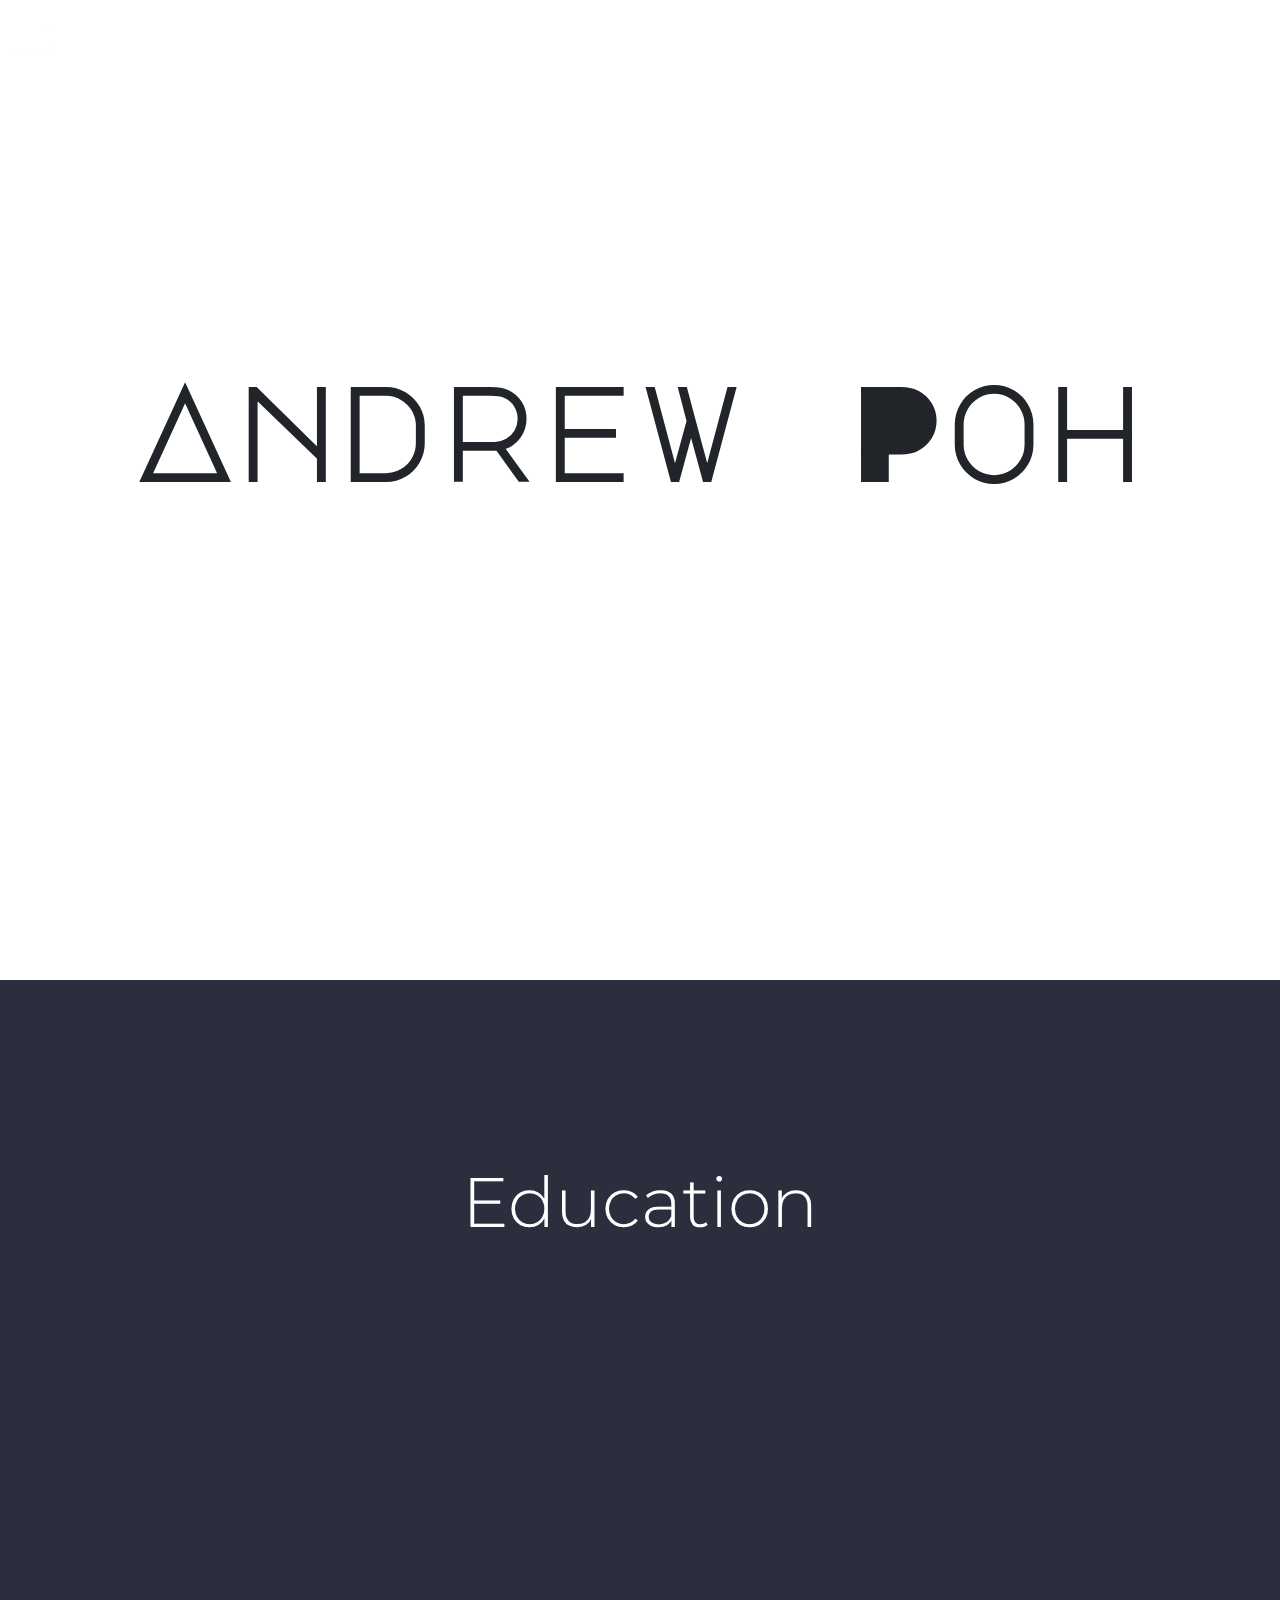
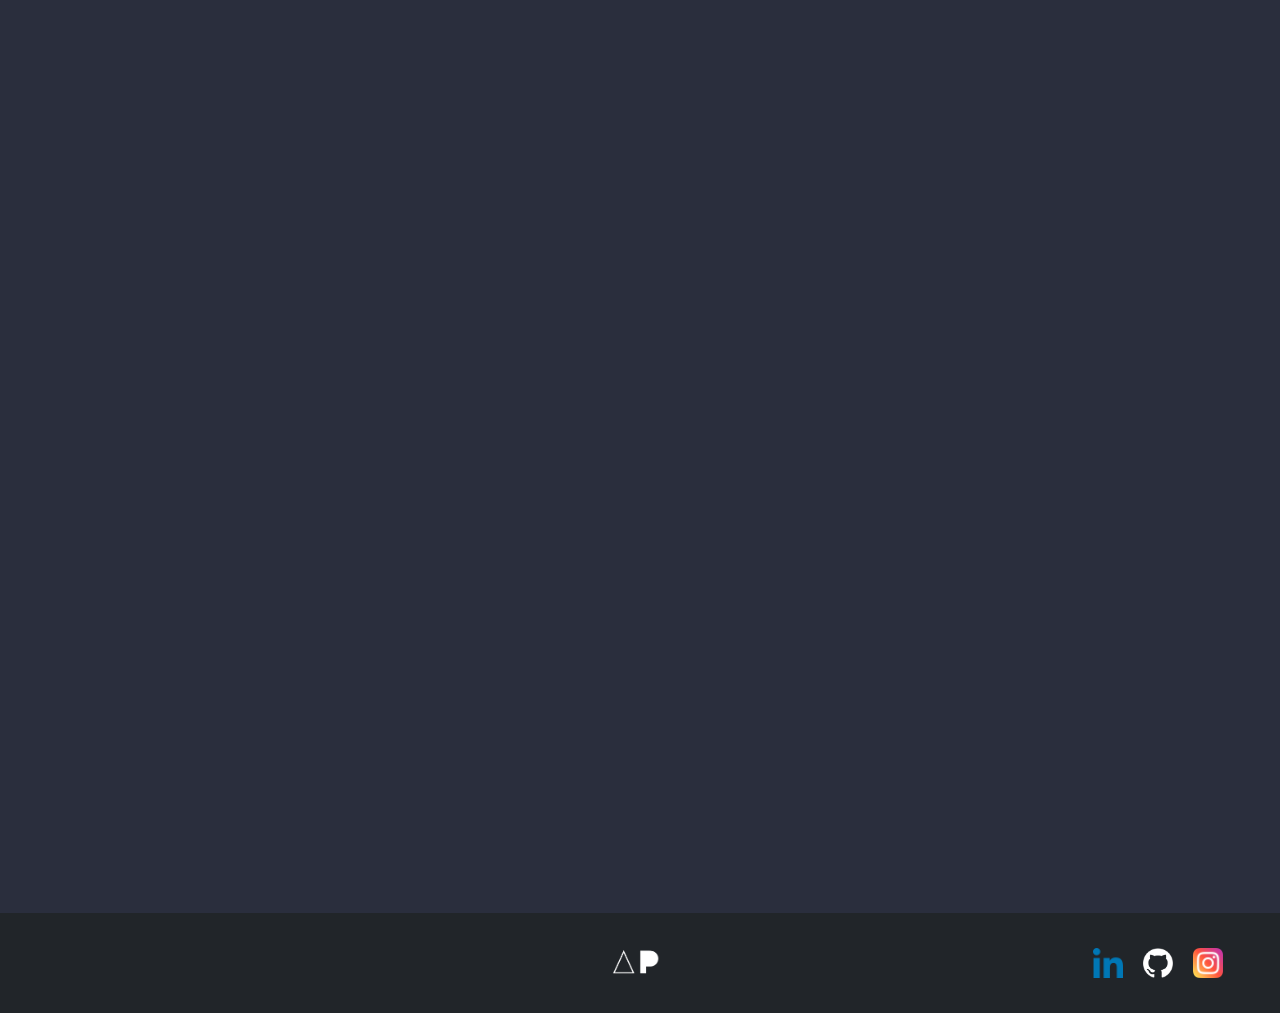
==== index.html @ 569dbfaa "initial commit" ====
<!doctype html>
<html lang="en">
	<head>
		<meta charset="utf-8">
		<meta name="viewport" content="width=device-width, initial-scale=1">
		<title>Andrew Poh</title>
		<!-- Bootstrap -->
		<link href="https://cdn.jsdelivr.net/npm/bootstrap@5.3.3/dist/css/bootstrap.min.css" rel="stylesheet" integrity="sha384-QWTKZyjpPEjISv5WaRU9OFeRpok6YctnYmDr5pNlyT2bRjXh0JMhjY6hW+ALEwIH" crossorigin="anonymous">
		<!-- AOS -->
		<link rel="stylesheet" href="https://unpkg.com/aos@next/dist/aos.css" />
		<!-- Google Fonts -->
		<link rel="preconnect" href="https://fonts.googleapis.com">
		<link rel="preconnect" href="https://fonts.gstatic.com" crossorigin>
		<link href="https://fonts.googleapis.com/css2?family=Major+Mono+Display&family=Montserrat:ital,wght@0,100..900;1,100..900&display=swap" rel="stylesheet">
		<!-- CSS -->
		<link rel="stylesheet" href="css/main.css">
		<link rel="stylesheet" href="css/index.css">
		<!-- Favicon -->
		 <link rel="icon" type="image/x-icon" href="/assets/favicon.ico">
	</head>

	<body>
		<nav class="navbar navbar-expand-lg sticky-top" data-bs-theme="dark">
			<div class="container-fluid">
				<a class="navbar-brand" href="index.html">
					<img src="/assets/logo.png" alt="Logo">
				</a>
				<button class="navbar-toggler" type="button" data-bs-toggle="collapse" data-bs-target="#navbarNav" aria-controls="navbarNav" aria-expanded="false" aria-label="Toggle navigation">
					<span class="navbar-toggler-icon"></span>
				</button>
				<div class="collapse navbar-collapse" id="navbarNav">
					<ul class="navbar-nav">
						<li class="nav-item">
							<a class="nav-link active" aria-current="page" href="index.html">Home</a>
						</li>
						<li class="nav-item">
							<a class="nav-link" href="projects.html">Projects</a>
						</li>
					</ul>
				</div>
			</div>
		</nav>

		<div class="hero">
			<video autoplay muted loop src="assets/videobg_sekiro.mp4" class="videobg"></video>
			<div class="heroHeader">
				<h1 data-aos="fade-down" data-aos-duration="2000">A</h1>
				<h1 data-aos="fade-up" data-aos-duration="1000">n</h1>
				<h1 data-aos="fade-left" data-aos-duration="1600">d</h1>
				<h1 data-aos="fade-right" data-aos-duration="1000">r</h1>
				<h1 data-aos="fade-up" data-aos-duration="1000">e</h1>
				<h1 data-aos="fade-down" data-aos-duration="1600">w</h1>
				<h1 data-aos="fade-left" data-aos-duration="1000">&nbsp;</h1>
				<h1 data-aos="fade-right" data-aos-duration="2000">P</h1>
				<h1 data-aos="fade-up" data-aos-duration="1000">o</h1>
				<h1 data-aos="fade-down" data-aos-duration="1000">h</h1>
			</div>
		</div>

		<div class="container-fluid education">
			<h1>
				Education
			</h1>

			<div class="row">
				<div class="col">	
					<div class="card text-center" data-aos="fade-left" data-aos-duration="1000">
						<div class="card-header">
							Secondary School
						</div>
						<a class="card-body" type="button" data-bs-toggle="collapse" data-bs-target="#collapseSecondarySchool" aria-expanded="false" aria-controls="collapseSecondarySchool">
							<img src="/assets/sji_banner.png" alt="SJI Banner">
						</a>
						<div class="collapse" id="collapseSecondarySchool">
							<p>I studied at St. Joseph's Institution (SJI). SJI shaped me with many of the values I hold today and gave me many leadership opportunities.
								From 2017-2018, I was appointed as Class Chairman and facilitated communication between teachers and the class. 
								From 2018-2020, I served as a Prefect as carried out duties for the school to ensure a fun, safe and fair environment for the students.
								From 2019-2020, I lead SJI NPCC as Chairperson where I delegated roles to my fellow leaders while also leading by example. 
								I also participated in the NPCC Inter-Unit Campcraft and Drills Competitions in 2020. 
								<br><br>
								I also attained the following awards:
								<br>
								Edusave Certificate of Academic Achievement
								<br>
								Edusave Award for Achievement, Good Leadership and Service (EAGLES)
								<br>
								Outstanding Cadet Award
								<br>
								Certificate of Disctinction (for outstanding contribution in NPCC)
								<br><br>
								I graduated with a net L1R5 of 6 points.
							</p>
						</div>
						<div class="card-footer text-body-secondary">
							2017 - 2020
						</div>
					</div>
				</div>
			</div>

			<div class="row">
				<div class="col">	
					<div class="card text-center" data-aos="fade-right" data-aos-duration="1000">
						<div class="card-header">
							Pre-Tertiary
						</div>
						<a class="card-body" type="button" data-bs-toggle="collapse" data-bs-target="#collapsePreTertiary" aria-expanded="false" aria-controls="collapsePreTertiary">
							<img src="/assets/sp_banner.png" alt="SP Banner">
						</a>
						<div class="collapse" id="collapsePreTertiary">
							<p>
								I pursued a Diploma in Infocomm Security Management (DISM) at Singapore Polytechnic. This was a period of growth and self-improvement. 
								The lack of handrails in polytechnic forced me to learn the self-discipline required to study for tests, while the
								various projects we worked on helped me to practice technical skills as well as project management skills.
								<br><br>
								DISM offered various modules which built my foundation in various domains of Cybersecurity. 
								Ethical Hacking and Defenses (EHD) gave me an introduction to penetration testing where we learned how to perform reconnaissance and exploit vulnerable systems.
								Secure Coding (SC) and Back-End Development (BED) taught me the fundamentals of securing a web application with encrypted traffic, input filtering and output sanitisation, as well as parameterised queries in SQL.
								Applied Cryptography (ACG) taught me how hashes and encryption algorithms work as well as their applications.
								<br><br>
								On top of Cybersecurity, I became very familiar with website front-end development during the Front-End Development (FED) module. I also learned Python and Javascript, Networking and Linux & Windows management.
								I also attained a Certificate in Data & Analytics which comprised of the modules Fundamental and Automation of Data Using Excel (FADA), Programming for Data Science (PDS) and Thinking with Data for Decision Making (TDDM).
								<br><br>
								Apart from academics, I served as the Secretary of SP Peer Support (SPPS) in 2023 and was a member of SP Adventurers and SP MMA, although I did not commit to the latter 2.
								<br><br>
								Through SP MMA, however, I came to know of <a href="https://www.touch.org.sg/get-assistance/children-youth-and-families/children/young-arrows.html">Touch Young Arrows (TYA)</a>. This is an initiative 
								to provide academic coaching for children from underprivileges families. What started out as an weekly program to gain CCA points turned into an activity which I enjoyed. It was fulfilling to be able to guide
								these kids, who often come from difficult backgrounds, to grow with a stronger sense of values and discipline.
								<br><br>
								As for my internship, I interned at <a href="https://focusdigitech.com/">Focus Digitech</a>. Focus provided me with many opportunities to help with various projects, including client phishing campaigns and development of a SIEM. 
								I also performed daily operations such as monitoring a SOC dashboard, escalating alerts that were suspicious and needed remediation.
								<br><br>
								As of Semester 5, by cGPA is 3.89
							</p>
						</div>
						<div class="card-footer text-body-secondary">
							2022 - 2025
						</div>
					</div>
				</div>
			</div>

		</div>

		<div class="container-fluid footer bg-dark">
			<a class="footerLogo" href="index.html">
				<img src="/assets/logo.png" alt="Logo">
			</a>
			<div class="footerSocialsDiv">
				<a href="https://www.linkedin.com/in/andrewdpoh/" target="_blank"><img src="/assets/linkedin.png" alt=""></a>
				<a href="https://github.com/andrewdpoh/" target="_blank"><img src="/assets/github.png" alt=""></a>
				<a href="https://www.instagram.com/andrewdpoh/" target="_blank"><img src="/assets/instagram.png" alt=""></a>
			</div>
		</div>

		<!-- Bootstrap -->
		<script src="https://cdn.jsdelivr.net/npm/bootstrap@5.3.3/dist/js/bootstrap.bundle.min.js" integrity="sha384-YvpcrYf0tY3lHB60NNkmXc5s9fDVZLESaAA55NDzOxhy9GkcIdslK1eN7N6jIeHz" crossorigin="anonymous"></script>
		<!-- AOS -->
		<script src="https://unpkg.com/aos@next/dist/aos.js"></script>
		<script>
			AOS.init();
		</script>
		<!-- Opaque Navbar after scrolling -->
		 <script src="/scripts/navbar_opaque.js"></script>
	</body>
</html>
---- css/main.css ----
/* RESET STYLES */
html {
  box-sizing: border-box;
  font-size: 16px;
}

*, *:before, *:after {
  box-sizing: inherit;
}

body, h1, h2, h3, h4, h5, h6, p, ol, ul {
  margin: 0;
  padding: 0;
  font-weight: normal;
}

ol, ul {
  list-style: none;
}

img {
  max-width: 100%;
  height: auto;
}


/* Navbar custom styles */
nav {
  transition: background-color 0.3s ease;
}
.navbar-brand{
	width: 50px;
}
@media only screen and (min-width: 600px) {
   .navbar {
    	height: 60px !important; 
   }
}
@media only screen and (min-width: 768px) {
	.navbar {
    	height: 80px !important; 
  	}
}

/* Footer */
.footer {
	height: 100px;
	display: flex;
}
.footerLogo {
	margin:auto;
}
.footerLogo img {
	width: 50px;
}
.footerSocialsDiv {
	float: right;
	margin-top: 35px;
	margin-right: 30px;
	margin-left: -165px; /* Subtract the social icon sizes and margins */
}
.footerSocialsDiv img{
	width: 30px;
	margin-right: 15px;
}
.footerSocialsDiv img:hover {
	transform: scale(1.1);
	transition: 0.2s ease-in-out;
}
---- css/index.css ----
/* HERO */
.hero {
	text-align: center;
	align-items: center;
	vertical-align: middle;
	height: 900px;
}
.hero .heroHeader {
	padding-top: 270px;
}
.hero .heroHeader h1 {
	font-family: "Major Mono Display", serif;
	font-weight: 700;
	font-size: 130px;
	display:inline-block;
}
@media only screen and (max-width: 768px) {
	.hero h1 {
		font-size: 70px;
	}
}
.videobg {
	position: fixed;
	align-items:center;
	height: 100%;
	min-height: 1250px;
	top: 0;
	left: 0;
	z-index: -2;
}

/* EDUCATION */
.education {
	background: rgb(42, 46, 61);
	justify-content: center;
	padding-bottom: 200px;
}

.education h1 {
	font-family: 'Montserrat', sans-serif;
	font-size:70px;
	font-weight:300;
	color:white;
	text-align: center;
	padding-top: 180px;
	padding-bottom: 50px;
}

.education .card {
	max-width: 1000px;
	margin: auto;
	margin-bottom: 80px;
	background: white;
}

.education .card-header {
	font-family: 'Montserrat', 'sans-serif';
	font-size: 24px;
	font-weight: 500;
}

.education .card img {
	padding-top: 30px;
	padding-bottom: 30px;
	padding-left: 100px;
	padding-right: 100px;
}

.education .card p , .education .card .card-footer{
	font-family: 'Montserrat', 'serif';
	font-size: 16px;
	font-weight:500;
}

.education .card p {
	text-align: justify;
	margin-left: 100px;
	margin-right: 100px;
	margin-bottom: 30px;
}
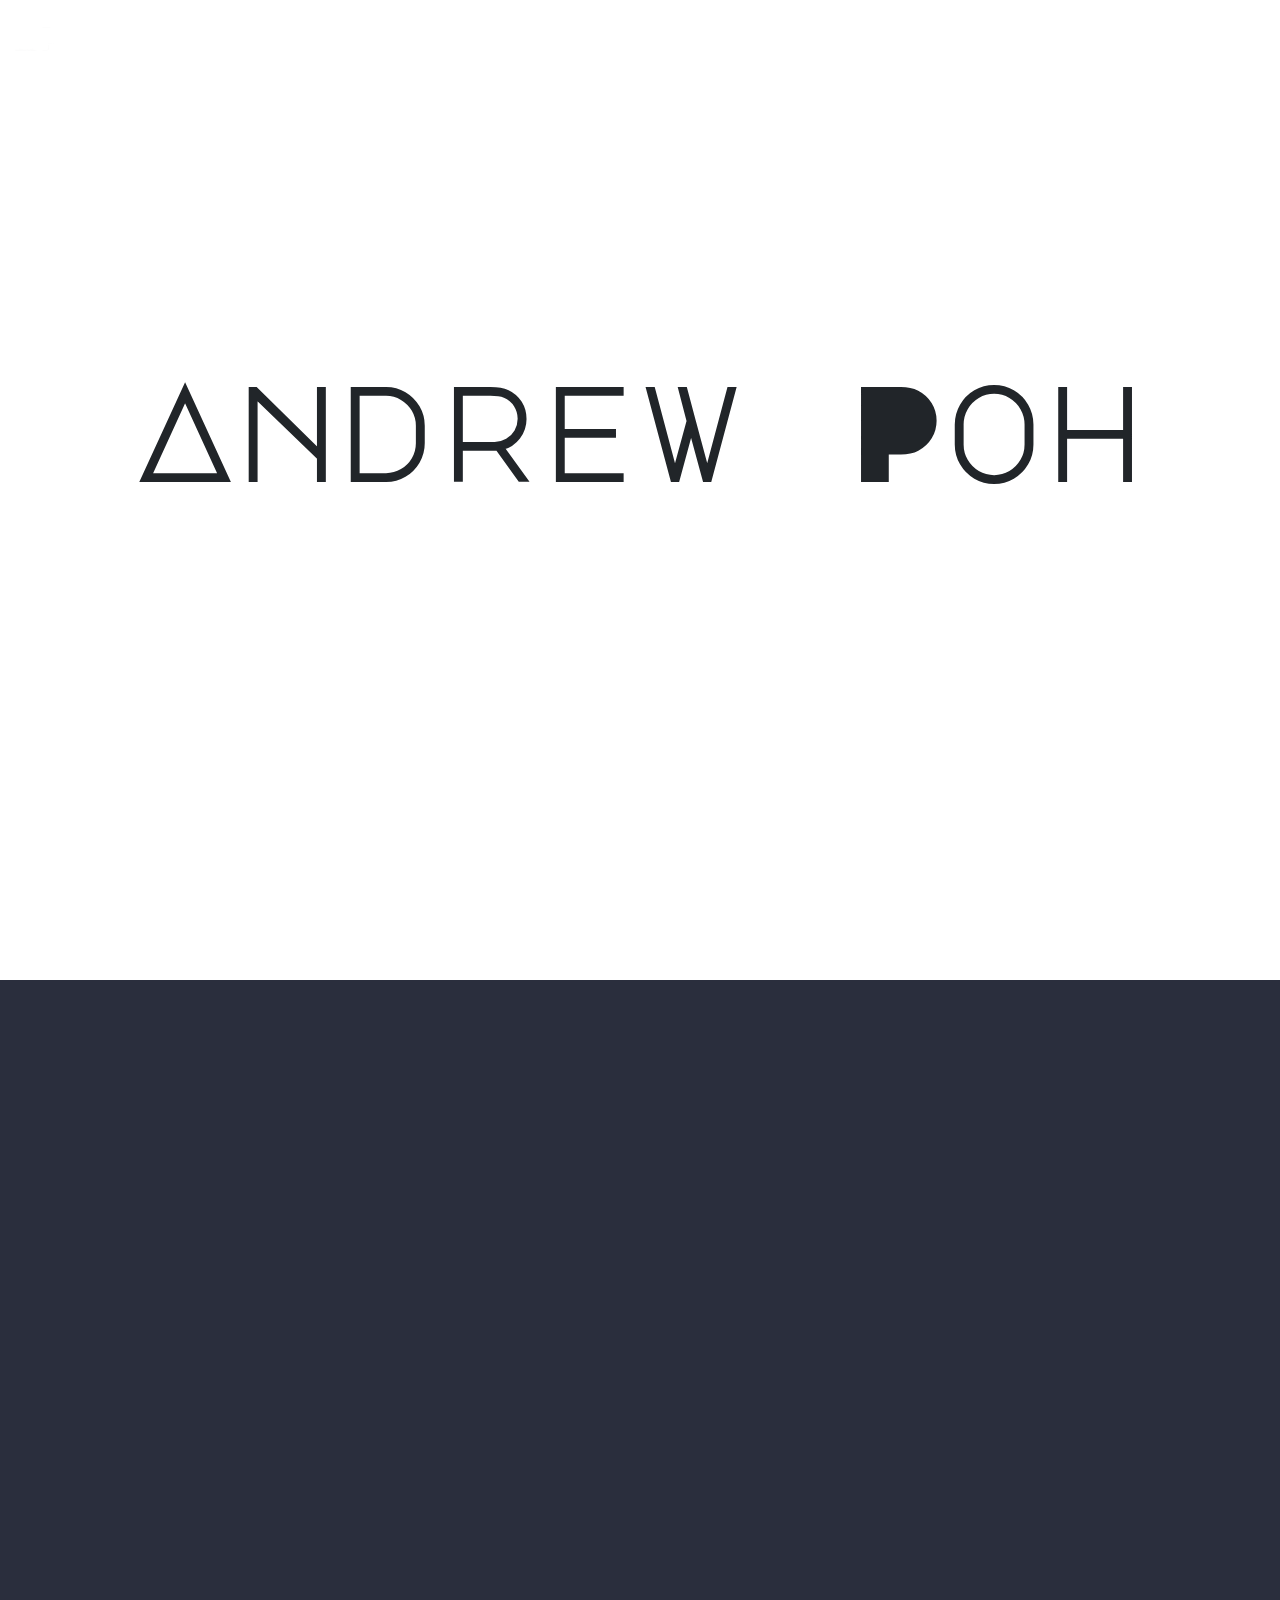
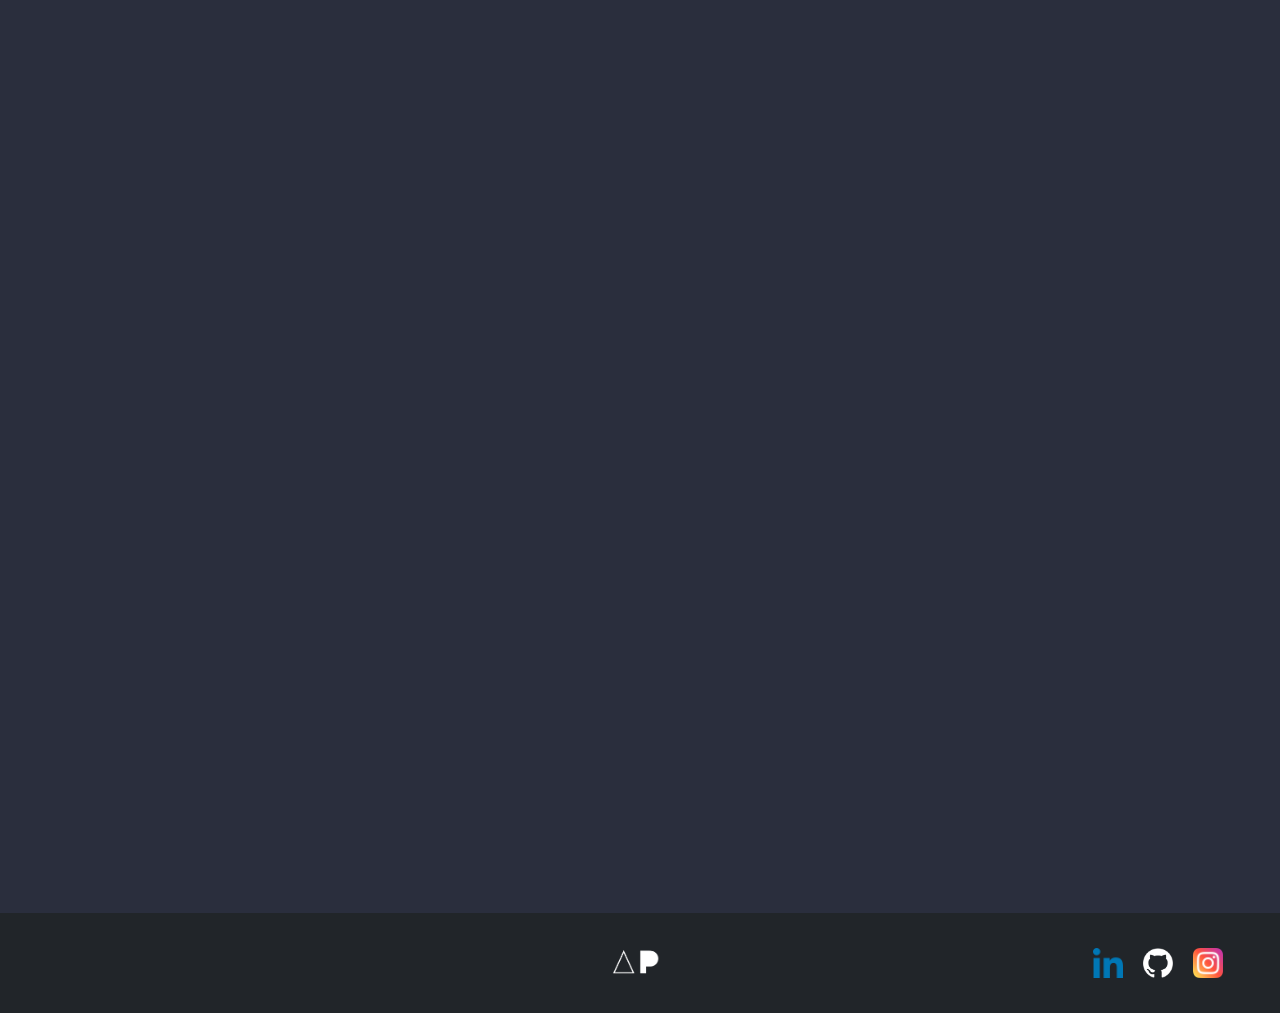
==== commit 1308cac1: "feat: add AOS for index.html > Education header" ====
--- a/index.html
+++ b/index.html
@@ -58,7 +58,7 @@
 		</div>
 
 		<div class="container-fluid education">
-			<h1>
+			<h1  data-aos="fade-down" data-aos-duration="1000">
 				Education
 			</h1>
 
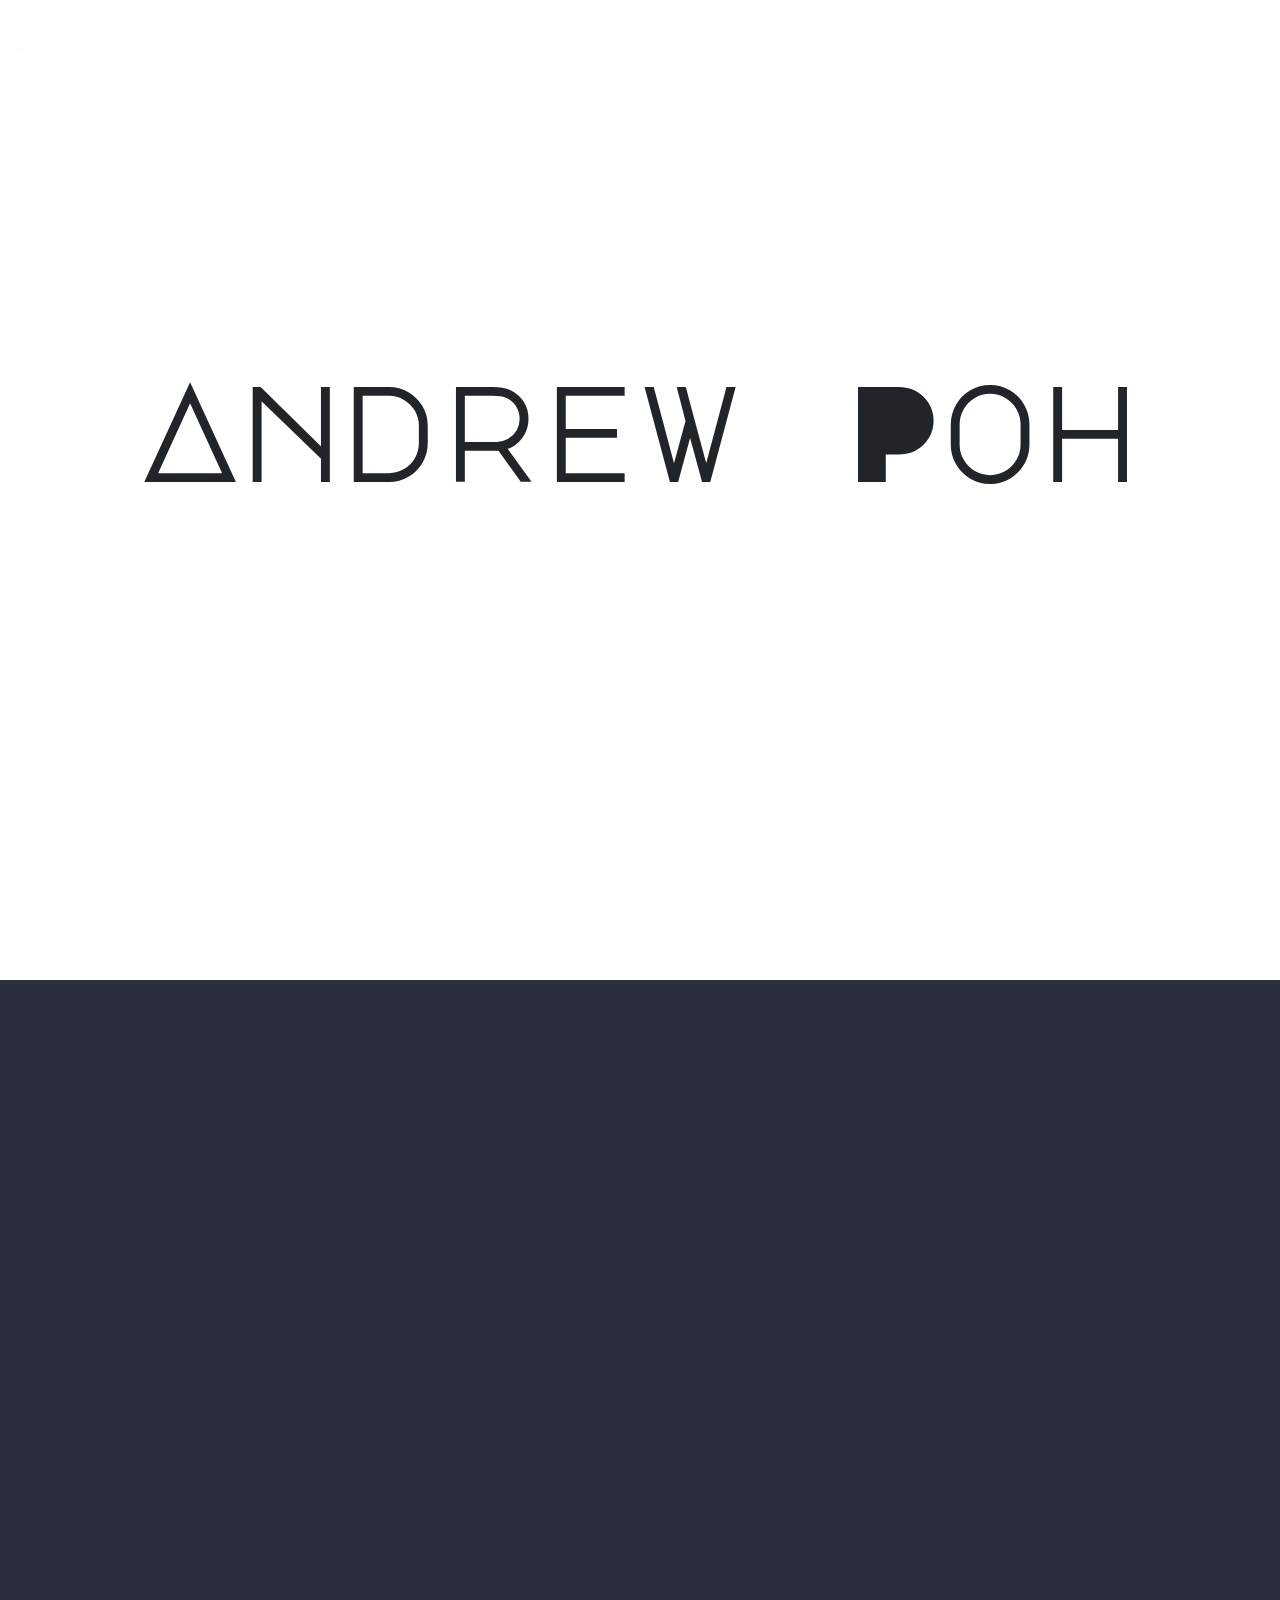
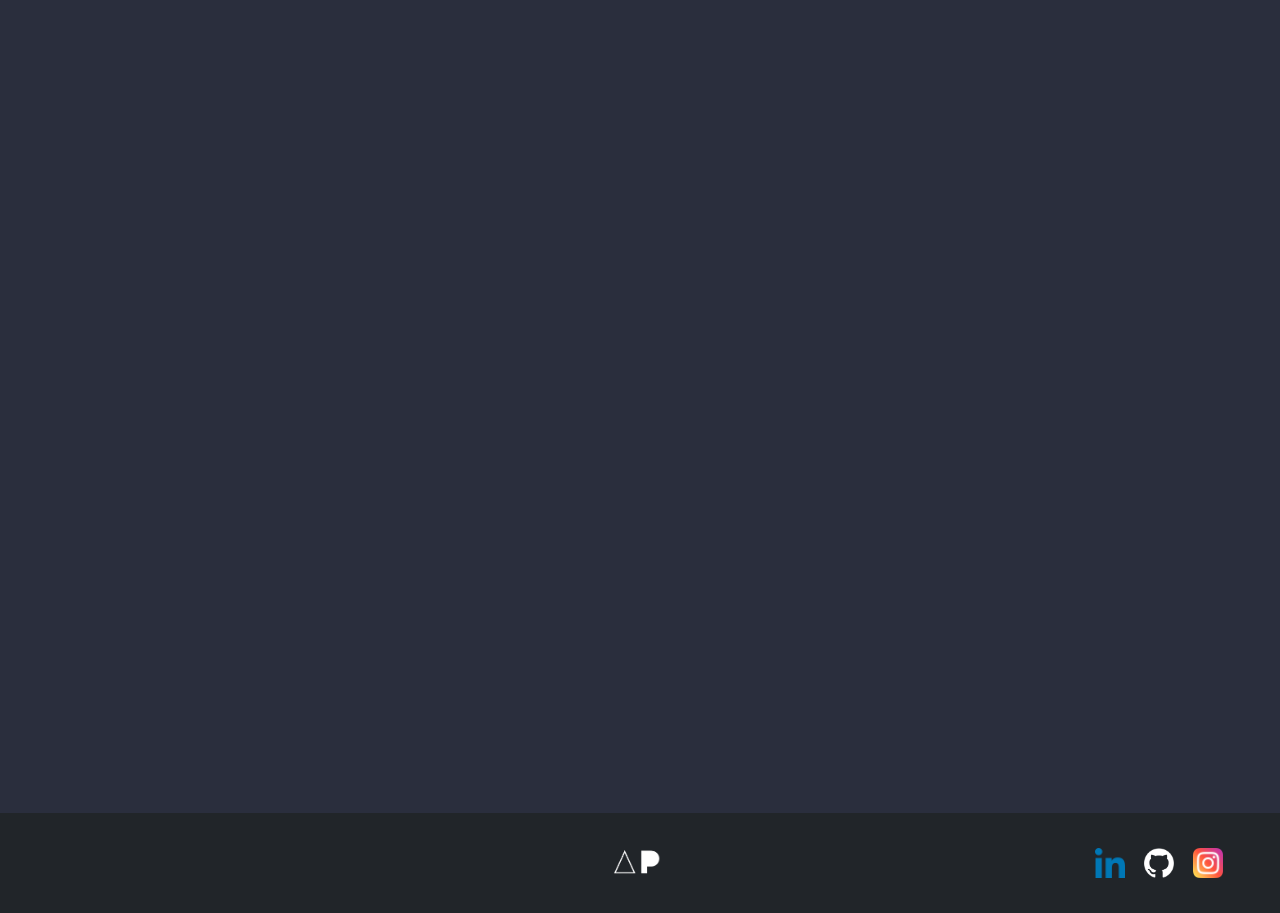
==== commit 96e1077d: "feat: added projects page and fixed some resizing issues" ====
--- a/index.html
+++ b/index.html
@@ -44,16 +44,20 @@
 		<div class="hero">
 			<video autoplay muted loop src="assets/videobg_sekiro.mp4" class="videobg"></video>
 			<div class="heroHeader">
-				<h1 data-aos="fade-down" data-aos-duration="2000">A</h1>
-				<h1 data-aos="fade-up" data-aos-duration="1000">n</h1>
-				<h1 data-aos="fade-left" data-aos-duration="1600">d</h1>
-				<h1 data-aos="fade-right" data-aos-duration="1000">r</h1>
-				<h1 data-aos="fade-up" data-aos-duration="1000">e</h1>
-				<h1 data-aos="fade-down" data-aos-duration="1600">w</h1>
-				<h1 data-aos="fade-left" data-aos-duration="1000">&nbsp;</h1>
-				<h1 data-aos="fade-right" data-aos-duration="2000">P</h1>
-				<h1 data-aos="fade-up" data-aos-duration="1000">o</h1>
-				<h1 data-aos="fade-down" data-aos-duration="1000">h</h1>
+				<div class="heroHeaderTextContainer">
+					<h1 data-aos="fade-down" data-aos-duration="2000">A</h1>
+					<h1 data-aos="fade-up" data-aos-duration="1000">n</h1>
+					<h1 data-aos="fade-left" data-aos-duration="1600">d</h1>
+					<h1 data-aos="fade-right" data-aos-duration="1000">r</h1>
+					<h1 data-aos="fade-up" data-aos-duration="1000">e</h1>
+					<h1 data-aos="fade-down" data-aos-duration="1600">w</h1>
+				</div>
+				<h1 class="heroHeaderSpace">&nbsp;</h1>
+				<div class="heroHeaderTextContainer">
+					<h1 data-aos="fade-left" data-aos-duration="2000">P</h1>
+					<h1 data-aos="fade-up" data-aos-duration="1000">o</h1>
+					<h1 data-aos="fade-down" data-aos-duration="1000">h</h1>
+				</div>
 			</div>
 		</div>
 
--- a/css/main.css
+++ b/css/main.css
@@ -11,7 +11,8 @@
 body, h1, h2, h3, h4, h5, h6, p, ol, ul {
   margin: 0;
   padding: 0;
-  font-weight: normal;
+  font-family: "Montserrat", sans-serif;
+  font-weight: 500;
 }
 
 ol, ul {
@@ -21,6 +22,10 @@
 img {
   max-width: 100%;
   height: auto;
+}
+
+a {
+  text-decoration: none;
 }
 
 
@@ -66,4 +71,9 @@
 .footerSocialsDiv img:hover {
 	transform: scale(1.1);
 	transition: 0.2s ease-in-out;
+}
+@media only screen and (max-width: 768px) {
+	.footerSocialsDiv {
+    	display: none !important;
+  	}
 }--- a/css/index.css
+++ b/css/index.css
@@ -12,11 +12,24 @@
 	font-family: "Major Mono Display", serif;
 	font-weight: 700;
 	font-size: 130px;
-	display:inline-block;
+	display: inline-block;
+}
+.hero .heroHeaderTextContainer {
+	display: inline-block;
 }
 @media only screen and (max-width: 768px) {
-	.hero h1 {
+	.hero .heroHeader {
+		margin-left: 20px;
+		margin-right: 20px;
+	}
+	.hero .heroHeader h1 {
 		font-size: 70px;
+	}
+	.hero .heroHeader .heroHeaderSpace {
+		display: none;
+	}
+	.hero .heroHeaderTextContainer {
+		display: block;
 	}
 }
 .videobg {
@@ -33,7 +46,7 @@
 .education {
 	background: rgb(42, 46, 61);
 	justify-content: center;
-	padding-bottom: 200px;
+	padding-bottom: 100px;
 }
 
 .education h1 {
